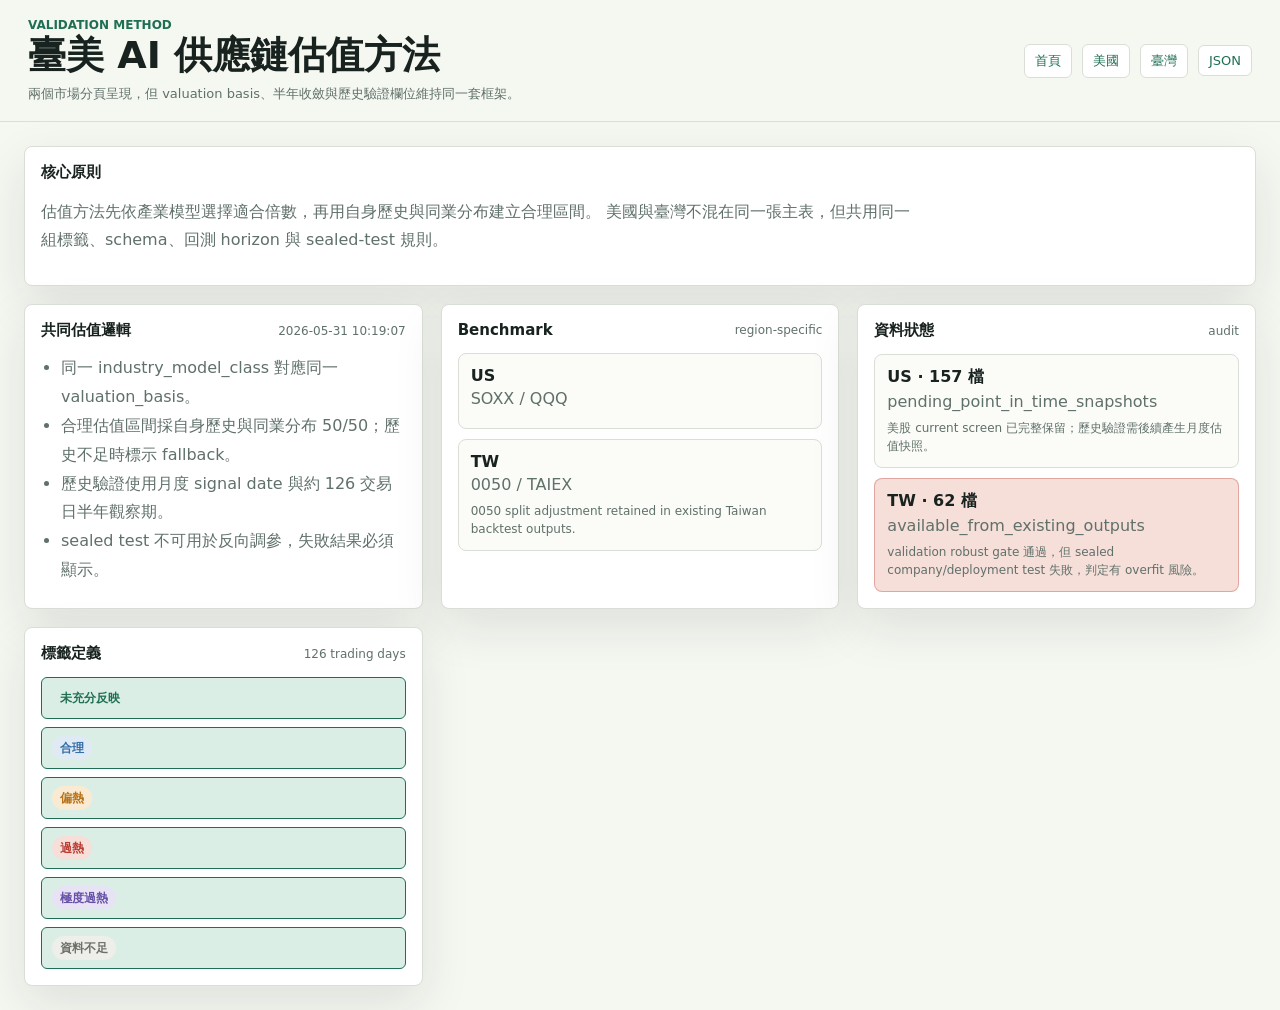
==== method.html @ b5a75f7d "Add Taiwan and US valuation dashboard pages" ====
<!doctype html>
<html lang="zh-Hant">
  <head>
    <meta charset="utf-8" />
    <meta name="viewport" content="width=device-width, initial-scale=1" />
    <title>AI 供應鏈估值方法</title>
    <link rel="stylesheet" href="./styles.css" />
  </head>
  <body data-page="method">
    <div class="app-shell">
      <header class="topbar">
        <div>
          <p class="eyebrow">Validation Method</p>
          <h1>臺美 AI 供應鏈估值方法</h1>
          <p class="top-note">兩個市場分頁呈現，但 valuation basis、半年收斂與歷史驗證欄位維持同一套框架。</p>
        </div>
        <nav class="source-block" aria-label="primary">
          <a href="./index.html">首頁</a>
          <a href="./us.html">美國</a>
          <a href="./tw.html">臺灣</a>
          <a href="./data/method_audit.json">JSON</a>
        </nav>
      </header>

      <main class="method-page">
        <section class="panel method-lead">
          <h2>核心原則</h2>
          <p>
            估值方法先依產業模型選擇適合倍數，再用自身歷史與同業分布建立合理區間。
            美國與臺灣不混在同一張主表，但共用同一組標籤、schema、回測 horizon 與 sealed-test 規則。
          </p>
        </section>
        <div id="methodAudit"></div>
      </main>
    </div>
    <script src="./app.js"></script>
  </body>
</html>
---- styles.css ----
:root {
  --ink: #18221f;
  --muted: #60706a;
  --line: #d9ded6;
  --surface: #ffffff;
  --base: #f5f7f1;
  --green: #1f6f55;
  --green-soft: #dbeee5;
  --amber: #b67218;
  --amber-soft: #faead1;
  --red: #bb3d32;
  --red-soft: #f6ded9;
  --blue: #356fa8;
  --blue-soft: #dfeaf5;
  --violet: #6651a8;
  --violet-soft: #e8e3f4;
  --shadow: 0 18px 50px rgba(28, 42, 36, 0.1);
}

* {
  box-sizing: border-box;
}

body {
  margin: 0;
  background: var(--base);
  color: var(--ink);
  font-family:
    Inter, ui-sans-serif, system-ui, -apple-system, BlinkMacSystemFont, "Segoe UI",
    "Noto Sans TC", sans-serif;
  letter-spacing: 0;
}

button,
input,
select {
  font: inherit;
}

a {
  color: var(--green);
  text-decoration: none;
}

.app-shell {
  min-height: 100vh;
}

.topbar {
  position: sticky;
  top: 0;
  z-index: 10;
  display: flex;
  align-items: center;
  justify-content: space-between;
  gap: 24px;
  padding: 18px 28px;
  border-bottom: 1px solid var(--line);
  background: rgba(245, 247, 241, 0.94);
  backdrop-filter: blur(12px);
}

.eyebrow {
  margin: 0 0 4px;
  color: var(--green);
  font-size: 12px;
  font-weight: 700;
  text-transform: uppercase;
}

h1,
h2 {
  margin: 0;
  letter-spacing: 0;
}

h1 {
  font-size: clamp(24px, 3vw, 38px);
  line-height: 1.05;
}

h2 {
  font-size: 15px;
}

.source-block {
  display: flex;
  align-items: center;
  gap: 10px;
  flex-wrap: wrap;
  justify-content: flex-end;
  color: var(--muted);
  font-size: 13px;
}

.source-block a,
.source-block span {
  padding: 7px 10px;
  border: 1px solid var(--line);
  border-radius: 6px;
  background: var(--surface);
}

.top-note {
  max-width: 760px;
  margin: 8px 0 0;
  color: var(--muted);
  font-size: 13px;
  line-height: 1.5;
}

.home,
.method-page {
  display: grid;
  gap: 18px;
  padding: 24px;
}

.home-intro {
  max-width: 980px;
  padding: 10px 4px;
}

.home-intro h2 {
  max-width: 900px;
  font-size: clamp(28px, 4vw, 54px);
  line-height: 1.08;
}

.home-intro p:not(.eyebrow),
.method-lead p {
  max-width: 880px;
  color: var(--muted);
  line-height: 1.72;
}

.landing-grid,
.method-grid {
  display: grid;
  grid-template-columns: repeat(3, minmax(0, 1fr));
  gap: 18px;
}

.landing-card {
  min-height: 220px;
  border: 1px solid var(--line);
  border-radius: 8px;
  background: var(--surface);
  box-shadow: var(--shadow);
  padding: 20px;
  color: var(--ink);
}

.landing-card span {
  display: inline-flex;
  min-height: 28px;
  align-items: center;
  border: 1px solid var(--line);
  border-radius: 999px;
  padding: 4px 10px;
  color: var(--green);
  font-size: 12px;
  font-weight: 800;
}

.landing-card h2 {
  margin-top: 36px;
  font-size: 23px;
}

.landing-card p {
  color: var(--muted);
  line-height: 1.65;
}

.dashboard {
  display: grid;
  grid-template-columns: 280px minmax(0, 1fr);
  gap: 18px;
  padding: 18px;
}

.filters,
.panel,
.kpi {
  border: 1px solid var(--line);
  border-radius: 8px;
  background: var(--surface);
  box-shadow: var(--shadow);
}

.filters {
  position: sticky;
  top: 92px;
  align-self: start;
  display: grid;
  gap: 16px;
  padding: 16px;
}

.field {
  display: grid;
  gap: 7px;
  color: var(--muted);
  font-size: 12px;
  font-weight: 700;
}

input,
select {
  width: 100%;
  min-height: 38px;
  border: 1px solid var(--line);
  border-radius: 6px;
  background: #fbfcf8;
  color: var(--ink);
  padding: 8px 10px;
  outline: none;
}

input:focus,
select:focus,
button:focus-visible {
  border-color: var(--green);
  box-shadow: 0 0 0 3px rgba(31, 111, 85, 0.14);
}

.filter-group {
  display: grid;
  gap: 8px;
}

.filter-title {
  color: var(--muted);
  font-size: 12px;
  font-weight: 700;
}

.label-filters {
  display: grid;
  gap: 8px;
}

.label-toggle {
  display: flex;
  align-items: center;
  justify-content: space-between;
  gap: 10px;
  min-height: 36px;
  border: 1px solid var(--line);
  border-radius: 6px;
  background: #fbfcf8;
  color: var(--ink);
  padding: 8px 10px;
  cursor: pointer;
}

.label-toggle.active {
  border-color: var(--green);
  background: var(--green-soft);
}

.label-toggle .count {
  color: var(--muted);
  font-variant-numeric: tabular-nums;
}

.sort-row {
  display: grid;
  grid-template-columns: 1fr 42px;
  gap: 8px;
}

.sort-row button,
.filter-actions button,
.close-button {
  border: 1px solid var(--line);
  border-radius: 6px;
  background: #fbfcf8;
  color: var(--ink);
  cursor: pointer;
}

.range-grid {
  display: grid;
  grid-template-columns: repeat(2, minmax(0, 1fr));
  gap: 8px;
}

.mini-field {
  display: grid;
  gap: 5px;
}

.mini-field span {
  color: var(--muted);
  font-size: 11px;
  font-weight: 700;
}

.mini-field input {
  min-height: 34px;
  padding: 7px 8px;
}

.filter-actions {
  display: grid;
}

.filter-actions button {
  min-height: 36px;
  color: var(--green);
  font-weight: 700;
}

.content {
  min-width: 0;
  display: grid;
  gap: 18px;
}

.kpi-grid {
  display: grid;
  grid-template-columns: repeat(4, minmax(130px, 1fr));
  gap: 12px;
}

.kpi {
  min-height: 84px;
  padding: 14px;
}

.kpi .value {
  display: block;
  font-size: 28px;
  font-weight: 800;
  line-height: 1;
}

.kpi .label {
  display: block;
  margin-top: 8px;
  color: var(--muted);
  font-size: 12px;
}

.analysis-grid,
.split-grid {
  display: grid;
  grid-template-columns: repeat(2, minmax(0, 1fr));
  gap: 18px;
}

.panel {
  min-width: 0;
  padding: 16px;
}

.panel-head {
  display: flex;
  align-items: center;
  justify-content: space-between;
  gap: 12px;
  margin-bottom: 14px;
}

.panel-head span {
  color: var(--muted);
  font-size: 12px;
}

.bar-chart {
  display: grid;
  gap: 10px;
}

.bar-row {
  display: grid;
  grid-template-columns: minmax(140px, 220px) 1fr 44px;
  align-items: center;
  gap: 10px;
  font-size: 13px;
}

.bar-label {
  overflow: hidden;
  text-overflow: ellipsis;
  white-space: nowrap;
}

.bar-track {
  height: 11px;
  overflow: hidden;
  border-radius: 999px;
  background: #ebeee8;
}

.bar-fill {
  height: 100%;
  min-width: 2px;
  border-radius: inherit;
  background: var(--green);
}

.bar-fill.fair {
  background: var(--blue);
}

.bar-fill.warm {
  background: var(--amber);
}

.bar-fill.hot {
  background: var(--red);
}

.bar-fill.extreme {
  background: var(--violet);
}

.bar-fill.missing {
  background: #8a8a80;
}

.compact .bar-row {
  grid-template-columns: minmax(150px, 270px) 1fr 36px;
}

.watch-list {
  display: grid;
  gap: 10px;
}

.watch-item {
  display: grid;
  grid-template-columns: minmax(72px, 100px) 1fr auto;
  align-items: center;
  gap: 12px;
  min-height: 54px;
  border: 1px solid var(--line);
  border-radius: 8px;
  background: #fbfcf8;
  padding: 10px;
  cursor: pointer;
}

.ticker {
  font-weight: 800;
}

.company {
  color: var(--muted);
  font-size: 12px;
  overflow: hidden;
  text-overflow: ellipsis;
  white-space: nowrap;
}

.metric {
  color: var(--ink);
  font-size: 12px;
  font-variant-numeric: tabular-nums;
}

.tag {
  display: inline-flex;
  align-items: center;
  min-height: 24px;
  padding: 3px 8px;
  border-radius: 999px;
  font-size: 12px;
  font-weight: 700;
  white-space: nowrap;
}

.tag.cool {
  background: var(--green-soft);
  color: var(--green);
}

.tag.fair {
  background: var(--blue-soft);
  color: var(--blue);
}

.tag.warm {
  background: var(--amber-soft);
  color: var(--amber);
}

.tag.hot {
  background: var(--red-soft);
  color: var(--red);
}

.tag.extreme {
  background: var(--violet-soft);
  color: var(--violet);
}

.tag.missing {
  background: #eeeeea;
  color: #6f6f68;
}

.table-panel {
  padding-bottom: 0;
}

.active-filters {
  display: flex;
  flex-wrap: wrap;
  gap: 8px;
  margin: -4px 0 12px;
}

.filter-chip {
  display: inline-flex;
  align-items: center;
  min-height: 26px;
  padding: 4px 8px;
  border: 1px solid var(--line);
  border-radius: 999px;
  background: #fbfcf8;
  color: var(--muted);
  font-size: 12px;
}

.filter-chip.muted {
  opacity: 0.72;
}

.table-wrap {
  overflow: auto;
  max-height: 680px;
  margin: 0 -16px;
  border-top: 1px solid var(--line);
}

table {
  width: 100%;
  min-width: 1480px;
  border-collapse: collapse;
  font-size: 13px;
}

.mini-table {
  overflow: auto;
  margin: 0 -4px;
}

.mini-table table {
  min-width: 720px;
  font-size: 12px;
}

.summary-list {
  display: grid;
  gap: 10px;
}

.summary-item {
  border: 1px solid var(--line);
  border-radius: 8px;
  background: #fbfcf8;
  padding: 12px;
}

.summary-item.ok {
  border-color: rgba(31, 111, 85, 0.35);
  background: var(--green-soft);
}

.summary-item.danger {
  border-color: rgba(187, 61, 50, 0.35);
  background: var(--red-soft);
}

.summary-item strong,
.summary-item span {
  display: block;
}

.summary-item span {
  margin-top: 4px;
  color: var(--muted);
  font-variant-numeric: tabular-nums;
}

.summary-item p {
  margin: 8px 0 0;
  color: var(--muted);
  font-size: 12px;
  line-height: 1.5;
}

.method-list {
  margin: 0;
  padding-left: 20px;
  color: var(--muted);
  line-height: 1.8;
}

.static-labels .label-toggle {
  justify-content: flex-start;
  cursor: default;
}

th,
td {
  border-bottom: 1px solid var(--line);
  padding: 10px 12px;
  text-align: left;
  vertical-align: top;
}

th {
  position: sticky;
  top: 0;
  z-index: 1;
  background: #eef2eb;
  color: #40514a;
  font-size: 12px;
}

.sort-head {
  width: 100%;
  border: 0;
  background: transparent;
  color: inherit;
  font: inherit;
  font-weight: 700;
  text-align: left;
  padding: 0;
  cursor: pointer;
}

.sort-head.sorted {
  color: var(--green);
}

.sort-head.sorted::after {
  content: attr(data-direction);
  margin-left: 6px;
  font-size: 11px;
}

td.numeric,
th.numeric {
  text-align: right;
  font-variant-numeric: tabular-nums;
}

tr:hover td {
  background: #faf7ef;
}

.read-cell {
  max-width: 320px;
  color: var(--muted);
}

dialog {
  width: min(780px, calc(100vw - 32px));
  border: 1px solid var(--line);
  border-radius: 8px;
  box-shadow: var(--shadow);
  padding: 0;
}

dialog::backdrop {
  background: rgba(20, 26, 22, 0.3);
}

.close-button {
  position: absolute;
  top: 12px;
  right: 12px;
  width: 34px;
  height: 34px;
  font-size: 24px;
  line-height: 1;
}

.detail {
  padding: 24px;
}

.detail h2 {
  margin-right: 42px;
  font-size: 24px;
}

.detail-grid {
  display: grid;
  grid-template-columns: repeat(3, minmax(0, 1fr));
  gap: 10px;
  margin: 18px 0;
}

.detail-stat {
  border: 1px solid var(--line);
  border-radius: 8px;
  padding: 12px;
  background: #fbfcf8;
}

.detail-stat span {
  display: block;
  color: var(--muted);
  font-size: 12px;
}

.detail-stat strong {
  display: block;
  margin-top: 5px;
  font-size: 18px;
}

.detail p {
  color: var(--muted);
  line-height: 1.65;
}

@media (max-width: 1100px) {
  .dashboard {
    grid-template-columns: 1fr;
  }

  .filters {
    position: static;
    grid-template-columns: repeat(2, minmax(0, 1fr));
  }

  .filter-group {
    grid-column: span 2;
  }

  .kpi-grid {
    grid-template-columns: repeat(2, minmax(0, 1fr));
  }

  .landing-grid,
  .method-grid {
    grid-template-columns: 1fr;
  }
}

@media (max-width: 760px) {
  .topbar,
  .analysis-grid,
  .split-grid,
  .filters,
  .detail-grid {
    grid-template-columns: 1fr;
  }

  .topbar {
    display: grid;
    padding: 16px;
  }

  .source-block {
    justify-content: flex-start;
  }

  .dashboard {
    padding: 12px;
  }

  .filter-group {
    grid-column: auto;
  }

  .kpi-grid {
    grid-template-columns: repeat(2, minmax(0, 1fr));
  }

  .bar-row {
    grid-template-columns: minmax(110px, 1fr) 1fr 34px;
  }
}
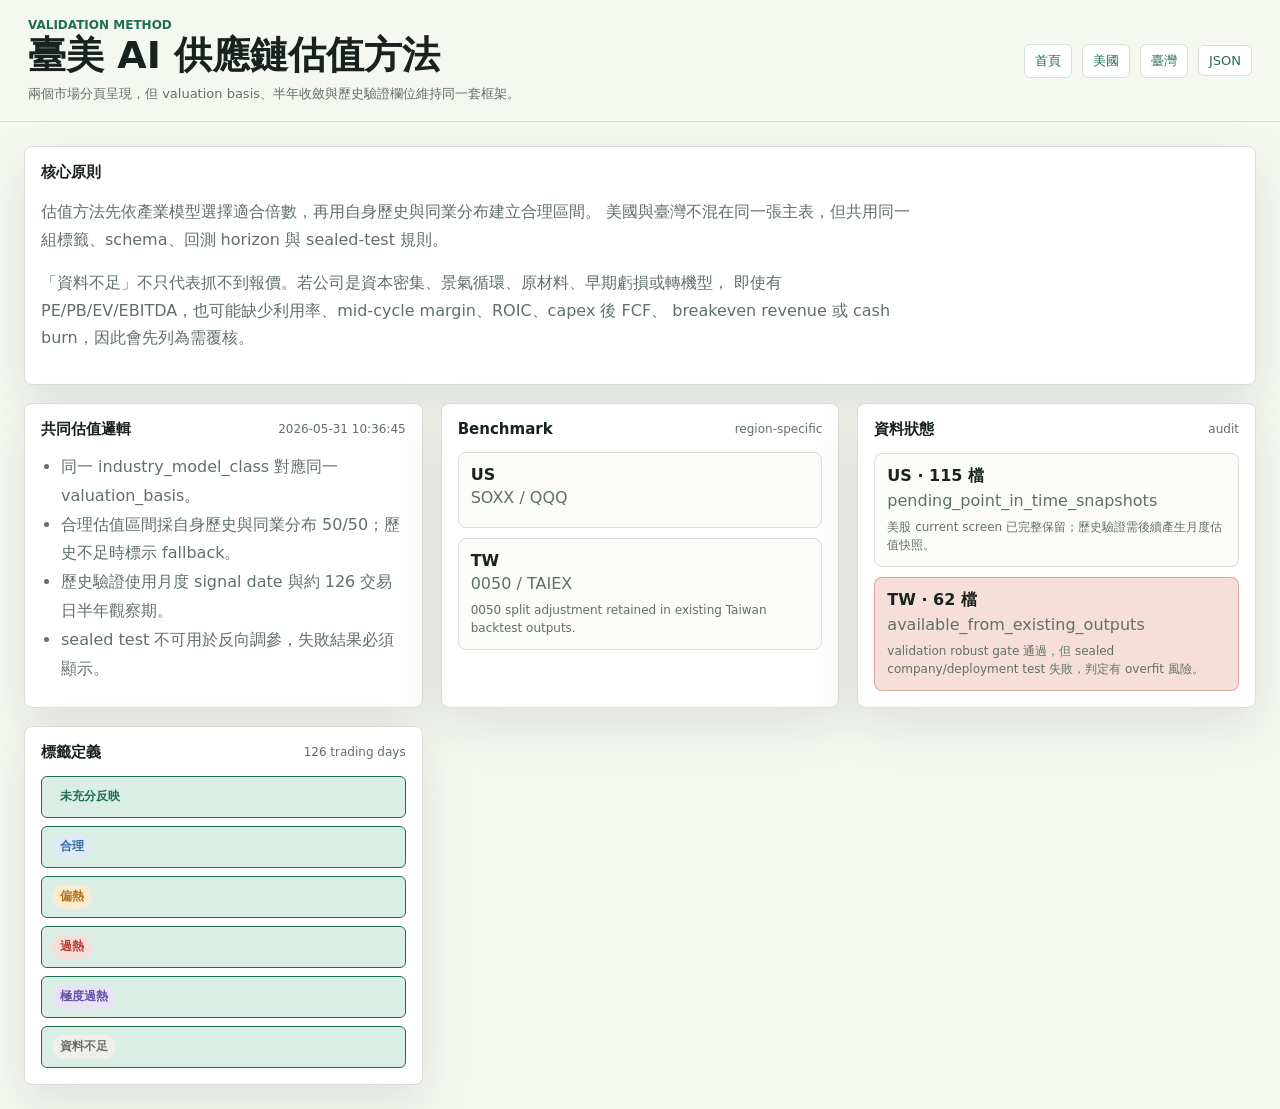
==== commit dba0245b: "Clarify insufficient valuation data label" ====
--- a/method.html
+++ b/method.html
@@ -29,6 +29,11 @@
             估值方法先依產業模型選擇適合倍數，再用自身歷史與同業分布建立合理區間。
             美國與臺灣不混在同一張主表，但共用同一組標籤、schema、回測 horizon 與 sealed-test 規則。
           </p>
+          <p>
+            「資料不足」不只代表抓不到報價。若公司是資本密集、景氣循環、原材料、早期虧損或轉機型，
+            即使有 PE/PB/EV/EBITDA，也可能缺少利用率、mid-cycle margin、ROIC、capex 後 FCF、
+            breakeven revenue 或 cash burn，因此會先列為需覆核。
+          </p>
         </section>
         <div id="methodAudit"></div>
       </main>
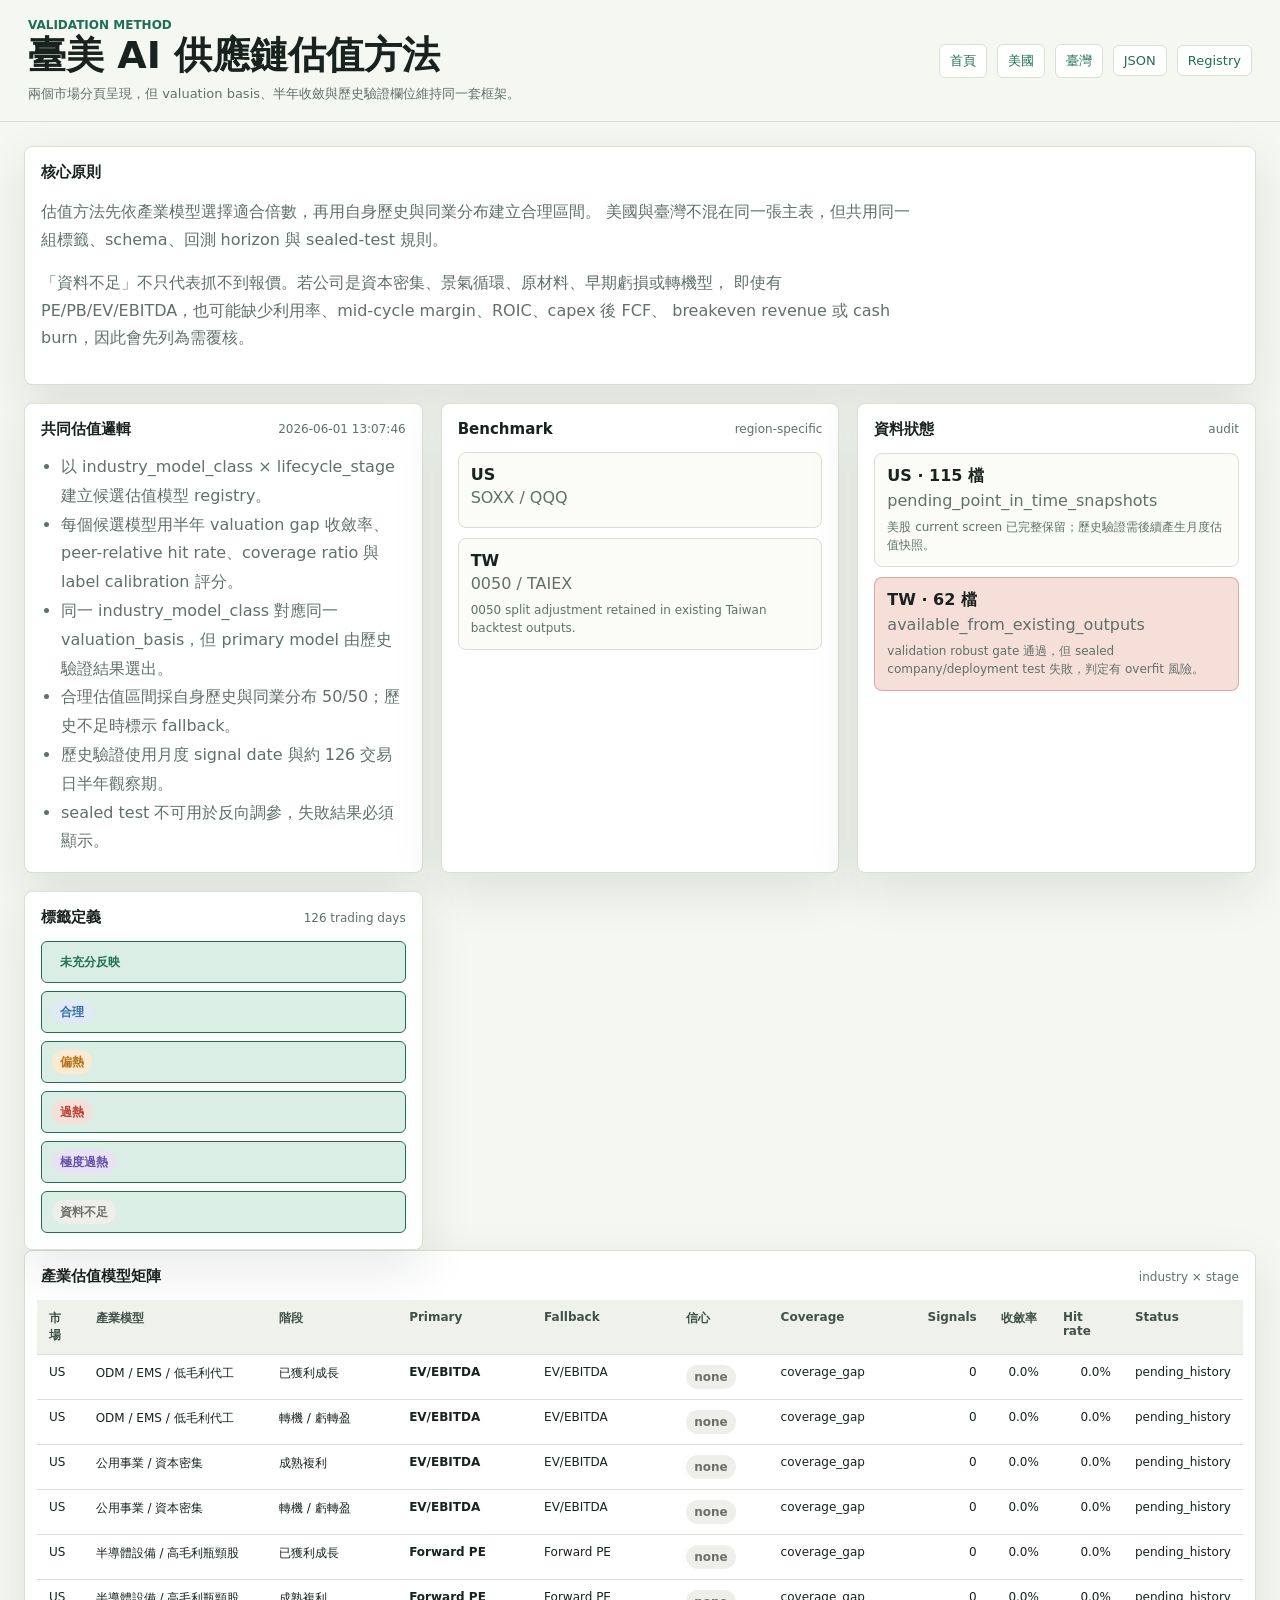
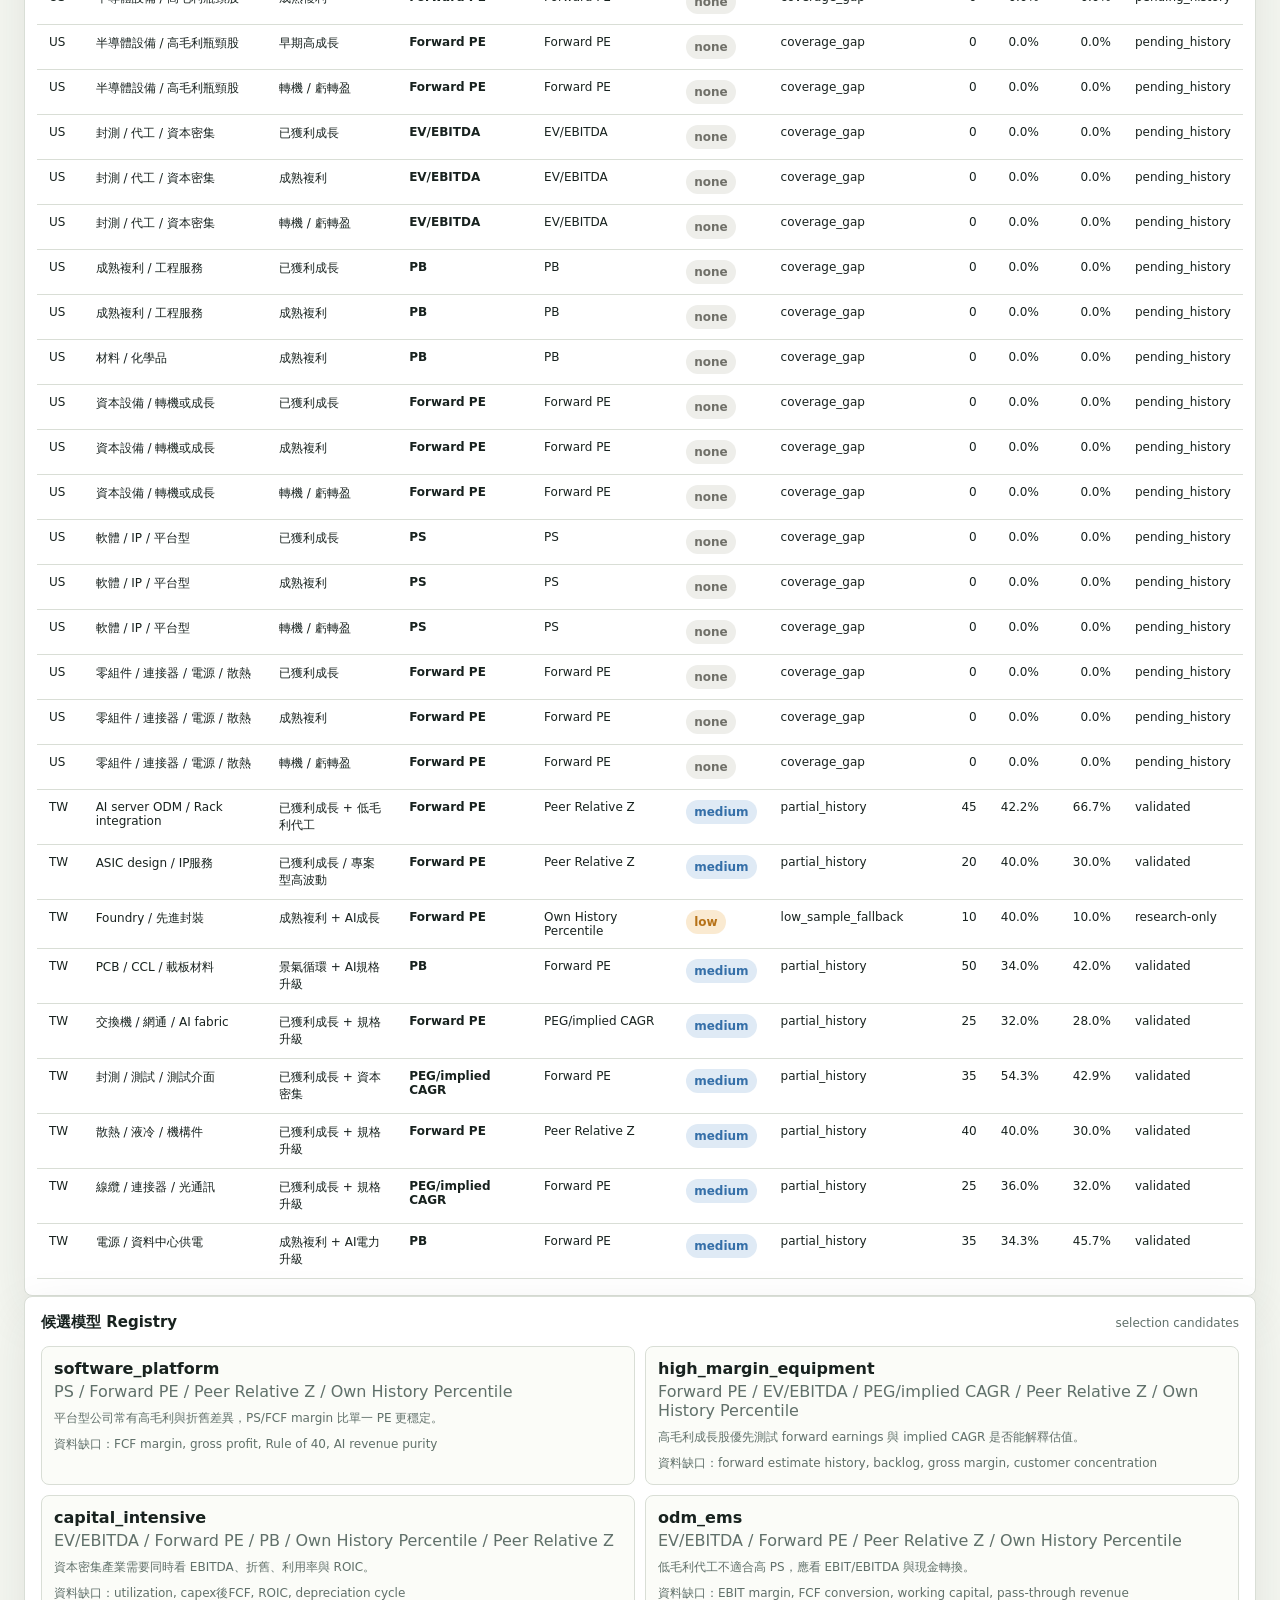
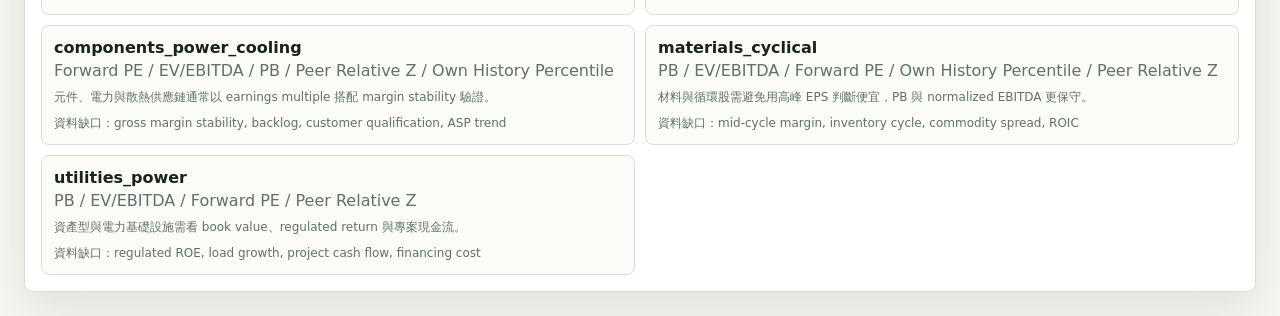
==== commit 06547033: "Add industry stage valuation model validation" ====
--- a/method.html
+++ b/method.html
@@ -19,6 +19,7 @@
           <a href="./us.html">美國</a>
           <a href="./tw.html">臺灣</a>
           <a href="./data/method_audit.json">JSON</a>
+          <a href="./data/valuation_model_registry.json">Registry</a>
         </nav>
       </header>
 
--- a/styles.css
+++ b/styles.css
@@ -539,7 +539,7 @@
 
 table {
   width: 100%;
-  min-width: 1480px;
+  min-width: 1640px;
   border-collapse: collapse;
   font-size: 13px;
 }
@@ -599,6 +599,14 @@
   padding-left: 20px;
   color: var(--muted);
   line-height: 1.8;
+}
+
+.matrix-panel {
+  overflow: hidden;
+}
+
+.registry-list {
+  grid-template-columns: repeat(2, minmax(0, 1fr));
 }
 
 .static-labels .label-toggle {
@@ -741,7 +749,8 @@
   }
 
   .landing-grid,
-  .method-grid {
+  .method-grid,
+  .registry-list {
     grid-template-columns: 1fr;
   }
 }
